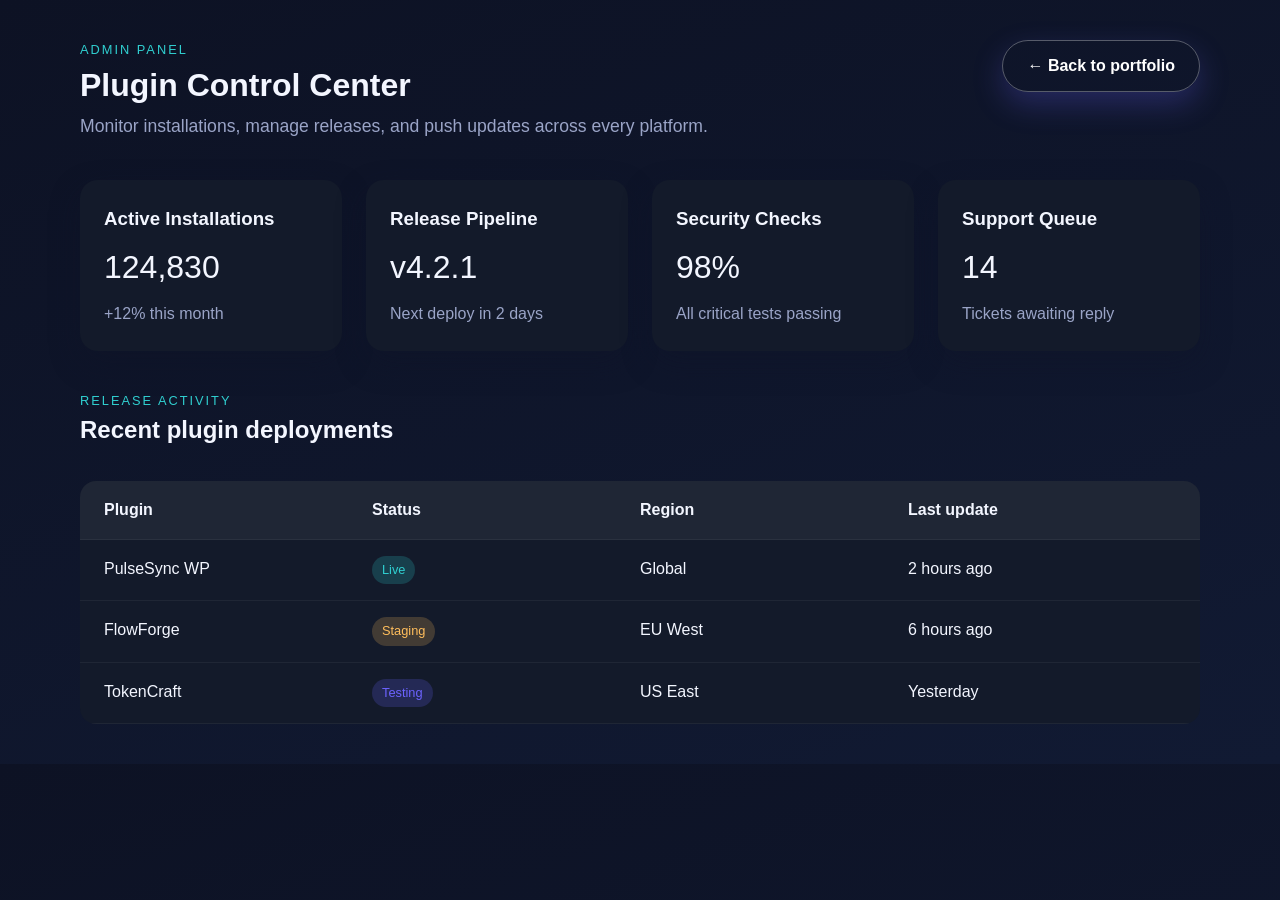
==== admin.html @ 2021bc75 "Add plugin developer portfolio site" ====
<!doctype html>
<html lang="en">
  <head>
    <meta charset="UTF-8" />
    <meta name="viewport" content="width=device-width, initial-scale=1" />
    <title>Kartik Admin Panel</title>
    <link rel="stylesheet" href="styles.css" />
  </head>
  <body class="admin-body">
    <header class="admin-header">
      <div>
        <p class="eyebrow">Admin Panel</p>
        <h1>Plugin Control Center</h1>
        <p class="lead">
          Monitor installations, manage releases, and push updates across every
          platform.
        </p>
      </div>
      <a class="button ghost" href="index.html">← Back to portfolio</a>
    </header>

    <section class="admin-grid">
      <article class="admin-card">
        <h3>Active Installations</h3>
        <p class="big">124,830</p>
        <p class="muted">+12% this month</p>
      </article>
      <article class="admin-card">
        <h3>Release Pipeline</h3>
        <p class="big">v4.2.1</p>
        <p class="muted">Next deploy in 2 days</p>
      </article>
      <article class="admin-card">
        <h3>Security Checks</h3>
        <p class="big">98%</p>
        <p class="muted">All critical tests passing</p>
      </article>
      <article class="admin-card">
        <h3>Support Queue</h3>
        <p class="big">14</p>
        <p class="muted">Tickets awaiting reply</p>
      </article>
    </section>

    <section class="admin-table">
      <div class="section-header">
        <p class="eyebrow">Release Activity</p>
        <h2>Recent plugin deployments</h2>
      </div>
      <div class="table">
        <div class="table-row header">
          <span>Plugin</span>
          <span>Status</span>
          <span>Region</span>
          <span>Last update</span>
        </div>
        <div class="table-row">
          <span>PulseSync WP</span>
          <span class="status success">Live</span>
          <span>Global</span>
          <span>2 hours ago</span>
        </div>
        <div class="table-row">
          <span>FlowForge</span>
          <span class="status warning">Staging</span>
          <span>EU West</span>
          <span>6 hours ago</span>
        </div>
        <div class="table-row">
          <span>TokenCraft</span>
          <span class="status info">Testing</span>
          <span>US East</span>
          <span>Yesterday</span>
        </div>
      </div>
    </section>
  </body>
</html>
---- styles.css ----
:root {
  --bg: #0b0f1c;
  --card: #131a2a;
  --accent: #6c63ff;
  --accent-2: #30cfd0;
  --text: #f3f6ff;
  --muted: #9aa4c7;
  --shadow: rgba(15, 20, 40, 0.4);
}

* {
  box-sizing: border-box;
  margin: 0;
  padding: 0;
  font-family: "Space Grotesk", sans-serif;
}

body {
  background: radial-gradient(circle at top, #1a2240, var(--bg));
  color: var(--text);
  line-height: 1.6;
}

a {
  color: inherit;
  text-decoration: none;
}

.hero {
  min-height: 90vh;
  padding: 32px 80px 80px;
  position: relative;
  overflow: hidden;
}

.hero::after {
  content: "";
  position: absolute;
  inset: 0;
  background: radial-gradient(circle at 80% 20%, rgba(108, 99, 255, 0.25), transparent 50%);
  z-index: 0;
}

.nav {
  position: relative;
  z-index: 2;
  display: flex;
  align-items: center;
  justify-content: space-between;
  margin-bottom: 60px;
}

.logo {
  font-weight: 700;
  letter-spacing: 1px;
}

.nav-links {
  display: flex;
  gap: 24px;
  align-items: center;
}

.button {
  padding: 12px 24px;
  border-radius: 999px;
  background: linear-gradient(120deg, var(--accent), var(--accent-2));
  color: white;
  font-weight: 600;
  box-shadow: 0 12px 30px rgba(108, 99, 255, 0.25);
  transition: transform 0.3s ease, box-shadow 0.3s ease;
}

.button:hover {
  transform: translateY(-3px) scale(1.02);
  box-shadow: 0 16px 40px rgba(48, 207, 208, 0.35);
}

.button.ghost {
  background: transparent;
  border: 1px solid rgba(255, 255, 255, 0.3);
}

.hero-content {
  position: relative;
  z-index: 2;
  display: grid;
  grid-template-columns: repeat(auto-fit, minmax(280px, 1fr));
  gap: 48px;
  align-items: center;
}

.hero-text h1 {
  font-size: clamp(2.5rem, 4vw, 4rem);
  margin: 16px 0;
}

.gradient-text {
  background: linear-gradient(120deg, var(--accent), var(--accent-2));
  -webkit-background-clip: text;
  color: transparent;
}

.lead {
  font-size: 1.1rem;
  color: var(--muted);
}

.hero-actions {
  margin: 32px 0;
  display: flex;
  gap: 16px;
}

.hero-stats {
  display: flex;
  gap: 40px;
}

.hero-card {
  position: relative;
  background: var(--card);
  padding: 32px;
  border-radius: 24px;
  box-shadow: 0 20px 60px var(--shadow);
  overflow: hidden;
}

.pulse-ring {
  position: absolute;
  width: 200px;
  height: 200px;
  border-radius: 50%;
  border: 1px solid rgba(108, 99, 255, 0.4);
  top: -60px;
  right: -40px;
  animation: pulse 3s infinite;
}

.badge-group {
  display: flex;
  flex-wrap: wrap;
  gap: 8px;
  margin-top: 20px;
}

.badge-group span {
  padding: 6px 12px;
  border-radius: 999px;
  background: rgba(255, 255, 255, 0.1);
  font-size: 0.85rem;
}

.section {
  padding: 80px;
}

.section.highlight {
  background: #0f1628;
}

.section-header {
  margin-bottom: 32px;
}

.eyebrow {
  text-transform: uppercase;
  font-size: 0.8rem;
  letter-spacing: 2px;
  color: var(--accent-2);
}

.about-grid {
  display: grid;
  grid-template-columns: repeat(auto-fit, minmax(260px, 1fr));
  gap: 32px;
}

.timeline {
  display: grid;
  gap: 20px;
}

.timeline-item {
  background: var(--card);
  padding: 20px;
  border-radius: 16px;
  box-shadow: 0 10px 30px var(--shadow);
  transition: transform 0.3s ease;
}

.timeline-item:hover {
  transform: translateY(-6px);
}

.skills-grid,
.project-grid,
.metrics-grid {
  display: grid;
  grid-template-columns: repeat(auto-fit, minmax(220px, 1fr));
  gap: 24px;
}

.skill-card,
.project-card,
.metric-card {
  background: var(--card);
  padding: 24px;
  border-radius: 20px;
  box-shadow: 0 12px 40px var(--shadow);
  transition: transform 0.3s ease, border 0.3s ease;
  border: 1px solid transparent;
}

.skill-card:hover,
.project-card:hover,
.metric-card:hover {
  transform: translateY(-8px);
  border-color: rgba(108, 99, 255, 0.5);
}

.metrics {
  background: linear-gradient(130deg, rgba(108, 99, 255, 0.2), rgba(48, 207, 208, 0.1));
}

.contact {
  background: #0f1628;
}

.contact-card {
  display: grid;
  grid-template-columns: repeat(auto-fit, minmax(240px, 1fr));
  gap: 24px;
  background: var(--card);
  padding: 32px;
  border-radius: 24px;
}

.contact input,
.contact textarea {
  width: 100%;
  margin-bottom: 12px;
  padding: 12px 16px;
  border-radius: 12px;
  border: none;
  background: rgba(255, 255, 255, 0.05);
  color: var(--text);
}

.footer {
  padding: 32px 80px 60px;
  display: flex;
  justify-content: space-between;
  color: var(--muted);
}

.footer-links {
  display: flex;
  gap: 20px;
}

.fade-in {
  opacity: 0;
  transform: translateY(20px);
  transition: opacity 0.6s ease, transform 0.6s ease;
}

.fade-in.show {
  opacity: 1;
  transform: translateY(0);
}

.admin-body {
  padding: 40px 80px;
  background: linear-gradient(160deg, #0d1224, #111a33);
}

.admin-header {
  display: flex;
  justify-content: space-between;
  align-items: flex-start;
  gap: 24px;
  margin-bottom: 40px;
}

.admin-grid {
  display: grid;
  grid-template-columns: repeat(auto-fit, minmax(220px, 1fr));
  gap: 24px;
  margin-bottom: 40px;
}

.admin-card {
  background: var(--card);
  padding: 24px;
  border-radius: 18px;
  box-shadow: 0 12px 30px var(--shadow);
}

.admin-card .big {
  font-size: 2rem;
  margin: 8px 0;
}

.admin-card .muted {
  color: var(--muted);
}

.admin-table .table {
  background: var(--card);
  border-radius: 16px;
  overflow: hidden;
}

.table-row {
  display: grid;
  grid-template-columns: repeat(4, 1fr);
  padding: 16px 24px;
  border-bottom: 1px solid rgba(255, 255, 255, 0.05);
}

.table-row.header {
  background: rgba(255, 255, 255, 0.05);
  font-weight: 600;
}

.status {
  padding: 4px 10px;
  border-radius: 999px;
  font-size: 0.8rem;
  width: fit-content;
}

.status.success {
  background: rgba(48, 207, 208, 0.2);
  color: #30cfd0;
}

.status.warning {
  background: rgba(255, 190, 92, 0.2);
  color: #ffbe5c;
}

.status.info {
  background: rgba(108, 99, 255, 0.2);
  color: #6c63ff;
}

@keyframes pulse {
  0% {
    transform: scale(1);
    opacity: 0.7;
  }
  70% {
    transform: scale(1.2);
    opacity: 0.2;
  }
  100% {
    transform: scale(1.5);
    opacity: 0;
  }
}

@media (max-width: 900px) {
  .hero,
  .section,
  .footer,
  .admin-body {
    padding: 32px 24px;
  }

  .nav {
    flex-direction: column;
    align-items: flex-start;
    gap: 16px;
  }

  .hero-actions {
    flex-direction: column;
  }

  .hero-stats {
    flex-direction: column;
    gap: 16px;
  }

  .footer {
    flex-direction: column;
    gap: 16px;
  }
}
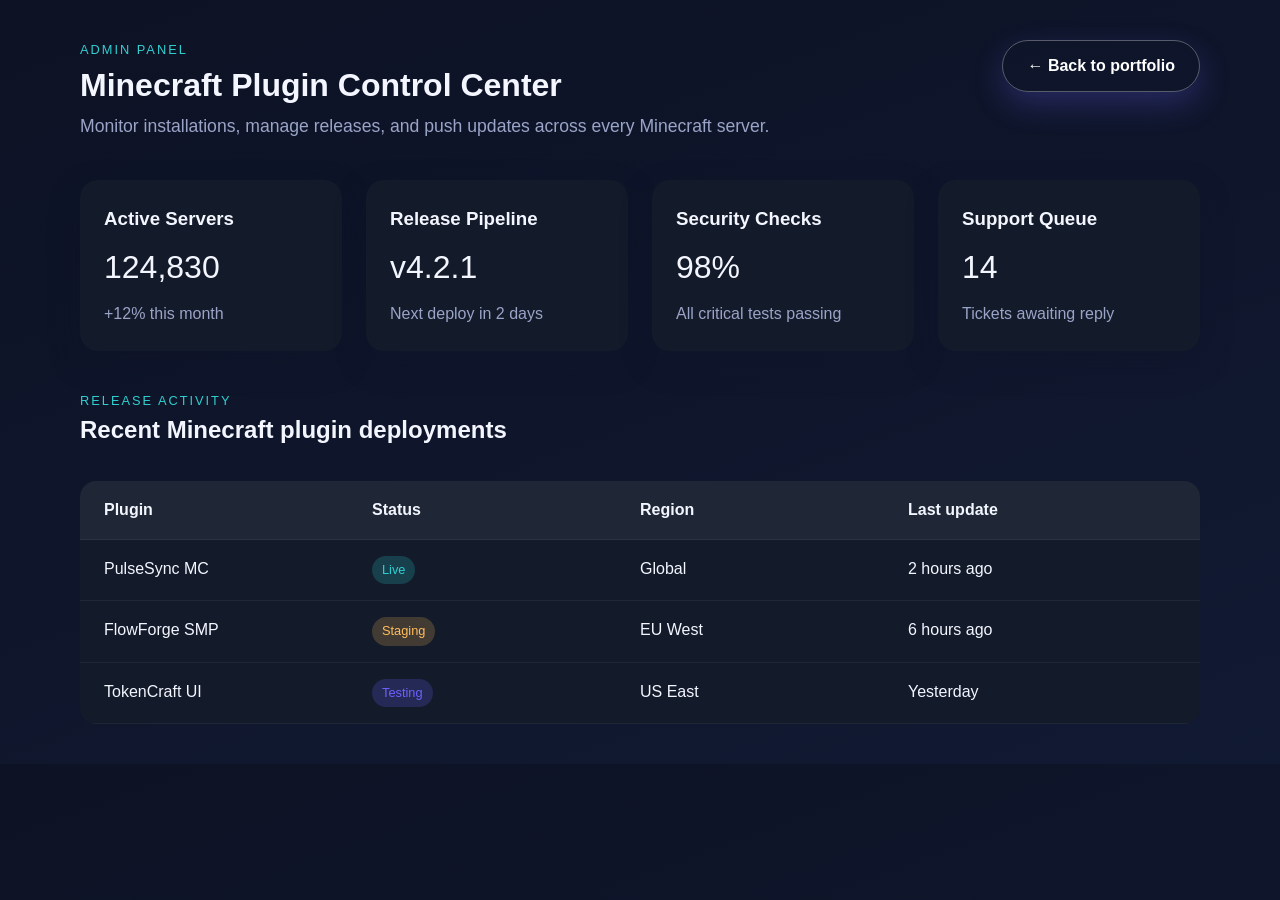
==== commit c7bd8e7b: "Refine portfolio for Minecraft plugins" ====
--- a/admin.html
+++ b/admin.html
@@ -10,10 +10,10 @@
     <header class="admin-header">
       <div>
         <p class="eyebrow">Admin Panel</p>
-        <h1>Plugin Control Center</h1>
+        <h1>Minecraft Plugin Control Center</h1>
         <p class="lead">
           Monitor installations, manage releases, and push updates across every
-          platform.
+          Minecraft server.
         </p>
       </div>
       <a class="button ghost" href="index.html">← Back to portfolio</a>
@@ -21,7 +21,7 @@
 
     <section class="admin-grid">
       <article class="admin-card">
-        <h3>Active Installations</h3>
+        <h3>Active Servers</h3>
         <p class="big">124,830</p>
         <p class="muted">+12% this month</p>
       </article>
@@ -45,7 +45,7 @@
     <section class="admin-table">
       <div class="section-header">
         <p class="eyebrow">Release Activity</p>
-        <h2>Recent plugin deployments</h2>
+        <h2>Recent Minecraft plugin deployments</h2>
       </div>
       <div class="table">
         <div class="table-row header">
@@ -55,19 +55,19 @@
           <span>Last update</span>
         </div>
         <div class="table-row">
-          <span>PulseSync WP</span>
+          <span>PulseSync MC</span>
           <span class="status success">Live</span>
           <span>Global</span>
           <span>2 hours ago</span>
         </div>
         <div class="table-row">
-          <span>FlowForge</span>
+          <span>FlowForge SMP</span>
           <span class="status warning">Staging</span>
           <span>EU West</span>
           <span>6 hours ago</span>
         </div>
         <div class="table-row">
-          <span>TokenCraft</span>
+          <span>TokenCraft UI</span>
           <span class="status info">Testing</span>
           <span>US East</span>
           <span>Yesterday</span>
